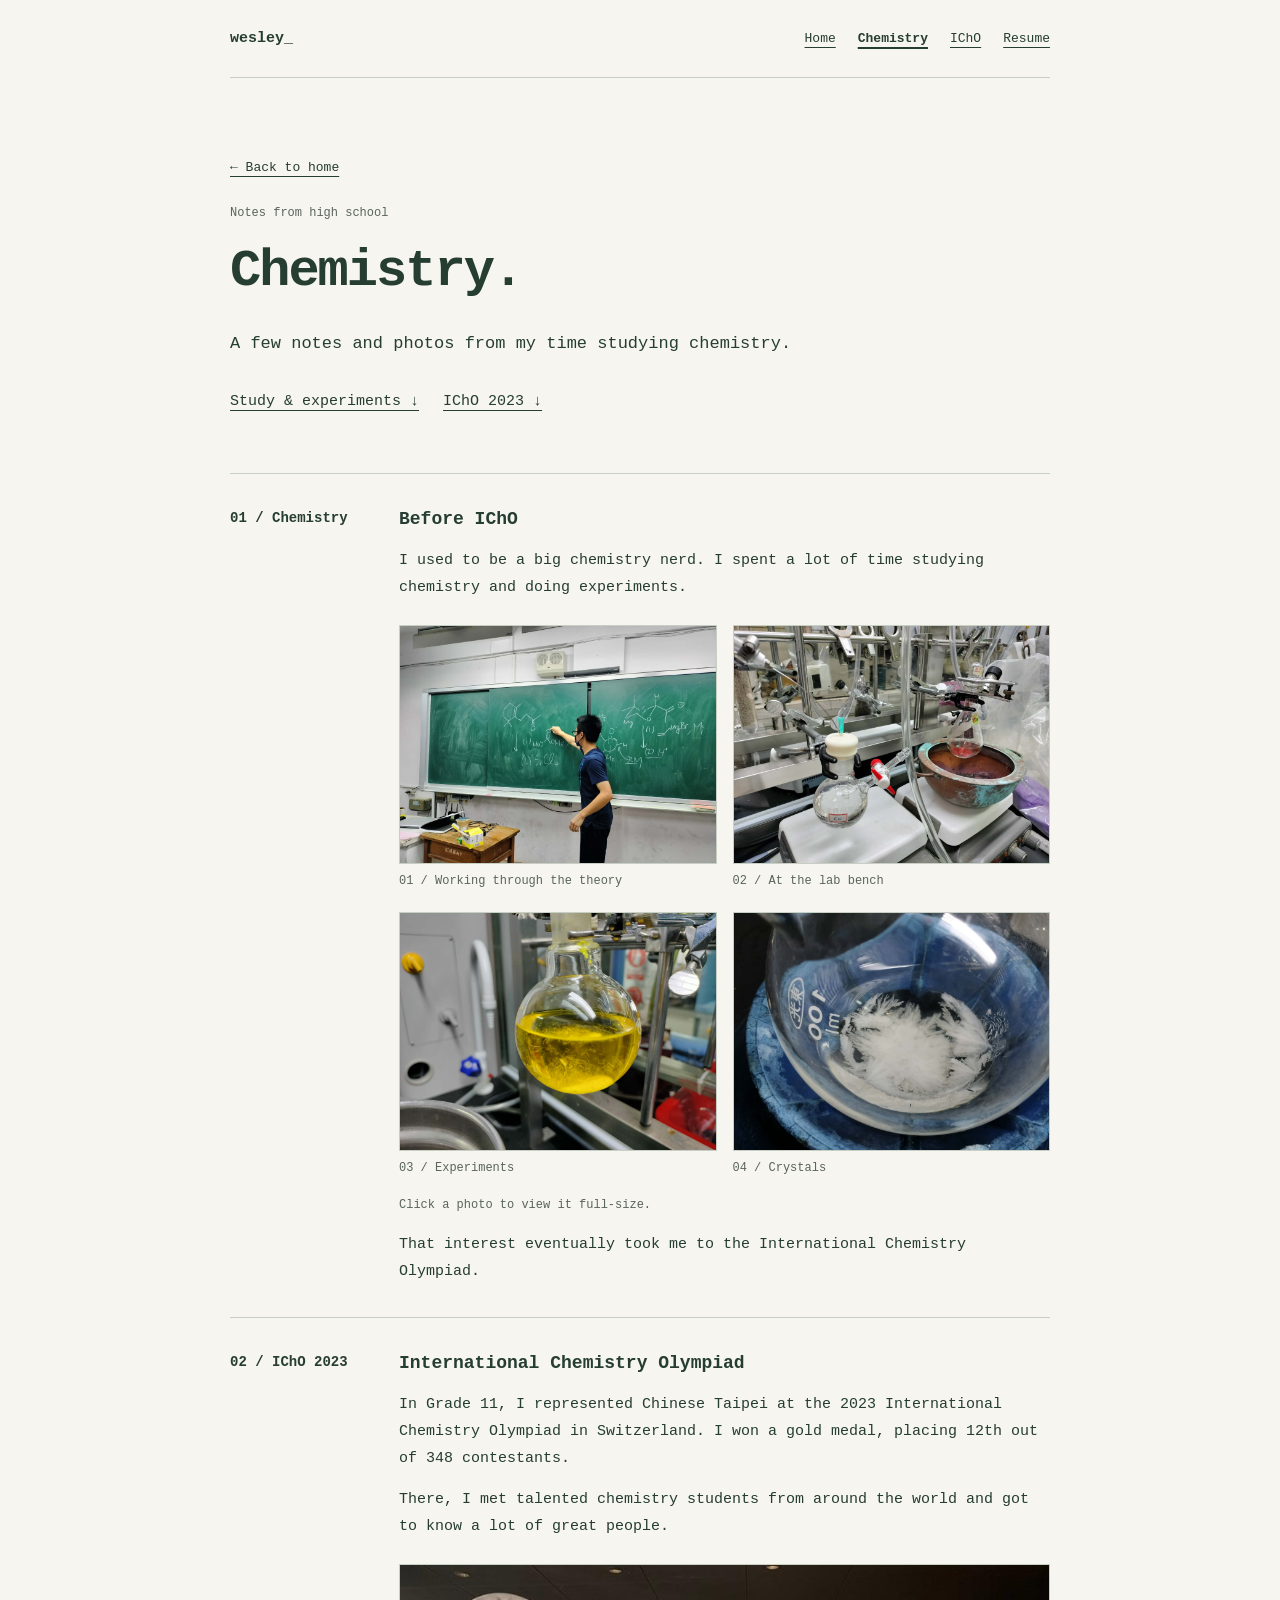
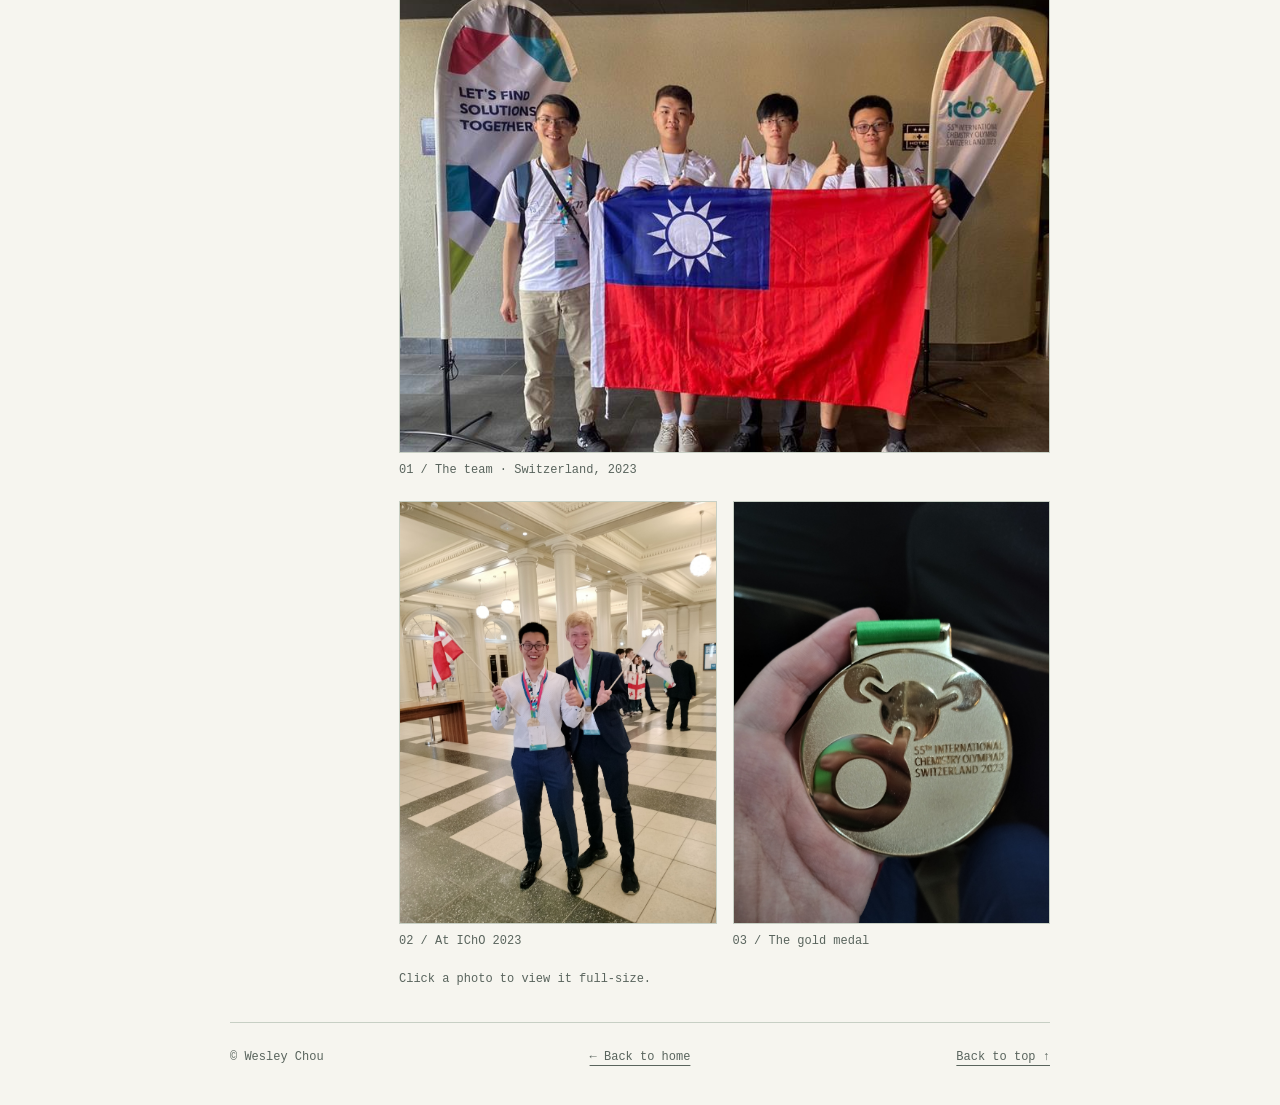
==== chemistry.html @ 5fffadf7 "Move chemistry story into a dedicated page" ====
<!doctype html>
<html lang="en">
<head>
  <meta charset="utf-8">
  <meta name="viewport" content="width=device-width, initial-scale=1">
  <meta name="description" content="Wesley Chou: chemistry study, experiments, and a gold medal at the 2023 International Chemistry Olympiad.">
  <meta name="theme-color" content="#f6f5ef">
  <title>Chemistry | Wesley Chou</title>
  <link rel="stylesheet" href="styles.css">
</head>
<body>
  <a class="skip" href="#main">Skip to content</a>
  <div class="wrap">
    <header>
      <a class="brand" href="./" aria-label="Wesley home">wesley<span aria-hidden="true">_</span></a>
      <nav aria-label="Main navigation">
        <a href="./">Home</a>
        <a href="chemistry.html" aria-current="page">Chemistry</a>
        <a href="#icho">IChO</a>
        <a href="index.html#resume">Resume</a>
      </nav>
    </header>
    <main id="main">
      <section class="hero" aria-labelledby="title">
        <a class="back-link" href="./">← Back to home</a>
        <p class="label">Notes from high school</p>
        <h1 id="title">Chemistry.</h1>
        <p class="intro">A few notes and photos from my time studying chemistry.</p>
        <div class="links"><a href="#chemistry">Study &amp; experiments ↓</a><a href="#icho">IChO 2023 ↓</a></div>
      </section>
      <section id="chemistry" class="section" aria-labelledby="chemistry-title">
        <h2 id="chemistry-title">01 / Chemistry</h2>
        <div>
          <h3>Before IChO</h3>
          <p>I used to be a big chemistry nerd. I spent a lot of time studying chemistry and doing experiments.</p>
          <div class="gallery">
            <figure>
              <a href="images/chemistry/blackboard.png" target="_blank" rel="noopener" aria-label="Open full-size chemistry photo (new tab)"><img src="images/chemistry/blackboard.png" width="2048" height="1536" alt="Working through organic chemistry problems on a classroom blackboard." loading="lazy" decoding="async"></a>
              <figcaption>01 / Working through the theory</figcaption>
            </figure>
            <figure>
              <a href="images/chemistry/lab-setup.png" target="_blank" rel="noopener" aria-label="Open full-size chemistry photo (new tab)"><img src="images/chemistry/lab-setup.png" width="2048" height="1536" alt="Flasks and other glassware set up on a chemistry lab bench." loading="lazy" decoding="async"></a>
              <figcaption>02 / At the lab bench</figcaption>
            </figure>
            <figure>
              <a href="images/chemistry/yellow-flask.png" target="_blank" rel="noopener" aria-label="Open full-size chemistry photo (new tab)"><img src="images/chemistry/yellow-flask.png" width="2048" height="1536" alt="A round-bottom flask containing a yellow mixture in the lab." loading="lazy" decoding="async"></a>
              <figcaption>03 / Experiments</figcaption>
            </figure>
            <figure>
              <a href="images/chemistry/crystals.png" target="_blank" rel="noopener" aria-label="Open full-size chemistry photo (new tab)"><img src="images/chemistry/crystals.png" width="2048" height="1536" alt="White crystals inside a glass flask." loading="lazy" decoding="async"></a>
              <figcaption>04 / Crystals</figcaption>
            </figure>
          </div>
          <p class="photo-note">Click a photo to view it full-size.</p>
          <p>That interest eventually took me to the International Chemistry Olympiad.</p>
        </div>
      </section>
      <section id="icho" class="section" aria-labelledby="icho-title">
        <h2 id="icho-title">02 / IChO 2023</h2>
        <div>
          <h3>International Chemistry Olympiad</h3>
          <p>In Grade 11, I represented Chinese Taipei at the 2023 International Chemistry Olympiad in Switzerland. I won a gold medal, placing 12th out of 348 contestants.</p>
          <p>There, I met talented chemistry students from around the world and got to know a lot of great people.</p>
          <div class="gallery">
            <figure class="team">
              <a href="images/icho-2023/team.png" target="_blank" rel="noopener" aria-label="Open full-size team photo (new tab)"><img src="images/icho-2023/team.png" width="800" height="600" alt="The four-person Chinese Taipei team holding a flag at IChO 2023." loading="lazy" decoding="async"></a>
              <figcaption>01 / The team · Switzerland, 2023</figcaption>
            </figure>
            <figure>
              <a href="images/icho-2023/at-icho.jpg" target="_blank" rel="noopener" aria-label="Open full-size photo from IChO (new tab)"><img src="images/icho-2023/at-icho.jpg" width="3468" height="4624" alt="Two IChO participants posing together with medals and flags." loading="lazy" decoding="async"></a>
              <figcaption>02 / At IChO 2023</figcaption>
            </figure>
            <figure>
              <a href="images/icho-2023/gold-medal.jpg" target="_blank" rel="noopener" aria-label="Open full-size gold medal photo (new tab)"><img src="images/icho-2023/gold-medal.jpg" width="3468" height="4624" alt="Close-up of the gold medal from the 55th International Chemistry Olympiad, Switzerland 2023." loading="lazy" decoding="async"></a>
              <figcaption>03 / The gold medal</figcaption>
            </figure>
          </div>
          <p class="photo-note">Click a photo to view it full-size.</p>
        </div>
      </section>
    </main>
    <footer><span>© Wesley Chou</span><a href="./">← Back to home</a><a href="#main">Back to top ↑</a></footer>
  </div>
</body>
</html>
---- styles.css ----
:root { color-scheme: light; --bg: #f6f5ef; --ink: #263d32; --muted: #59645d; --line: #c7cfc4; }
    * { box-sizing: border-box; }
    html { scroll-behavior: smooth; }
    body { margin: 0; background: var(--bg); color: var(--ink); font: 15px/1.8 ui-monospace, "Cascadia Code", "SFMono-Regular", Consolas, "Liberation Mono", monospace; }
    .wrap { width: min(820px, calc(100% - 48px)); margin: auto; }
    a { color: inherit; text-underline-offset: 5px; text-decoration-thickness: 1px; }
    a:hover { text-decoration-thickness: 2px; }
    a:focus-visible { outline: 2px solid var(--ink); outline-offset: 5px; }
    header { display: flex; justify-content: space-between; align-items: center; gap: 24px; border-bottom: 1px solid var(--line); padding: 25px 0; }
    .brand { font-weight: 700; text-decoration: none; }
    nav { display: flex; flex-wrap: wrap; gap: 10px 22px; font-size: 13px; }
    .hero { padding: 76px 0 58px; }
    .label { color: var(--muted); font-size: 12px; margin: 0 0 16px; }
    h1 { font-size: clamp(34px, 6vw, 52px); line-height: 1.2; letter-spacing: -2px; margin: 0 0 26px; font-weight: 650; }
    .intro { font-size: 17px; max-width: 680px; margin: 0 0 16px; }
    .muted { color: var(--muted); }
    .links { display: flex; flex-wrap: wrap; gap: 14px 24px; margin-top: 28px; }
    section { scroll-margin-top: 24px; }
    .section { border-top: 1px solid var(--line); padding: 32px 0; display: grid; grid-template-columns: 145px minmax(0, 1fr); gap: 24px; }
    h2 { font-size: 14px; margin: 0; font-weight: 700; }
    p { margin: 0 0 14px; }
    p:last-child { margin-bottom: 0; }
    dl { margin: 0; }
    dt { font-size: 12px; color: var(--muted); margin-top: 18px; }
    dt:first-child { margin-top: 0; }
    dd { margin: 3px 0 0; }
    .resume-actions { display: flex; flex-wrap: wrap; gap: 12px; margin-top: 18px; }
    .button { display: inline-block; padding: 8px 14px; border: 1px solid var(--ink); text-decoration: none; font-size: 13px; }
    .button.primary { color: var(--bg); background: var(--ink); }
    .button:hover { outline: 1px solid var(--ink); outline-offset: 2px; }
    h3 { font-size: 18px; line-height: 1.5; margin: 0 0 14px; }
    .gallery { display: grid; grid-template-columns: repeat(2, minmax(0, 1fr)); gap: 20px 16px; margin-top: 24px; }
    .gallery figure { margin: 0; min-width: 0; }
    .gallery .team { grid-column: 1 / -1; }
    .gallery a { display: block; }
    .gallery img { display: block; width: 100%; height: auto; border: 1px solid var(--line); }
    .gallery figcaption { font-size: 12px; color: var(--muted); margin-top: 7px; }
    .photo-note { font-size: 12px; color: var(--muted); margin-top: 16px; }
    footer { display: flex; justify-content: space-between; flex-wrap: wrap; gap: 12px; padding: 24px 0 36px; border-top: 1px solid var(--line); color: var(--muted); font-size: 12px; }
    .skip { position: absolute; left: 12px; top: -100px; background: var(--bg); padding: 10px; z-index: 1; }
    .skip:focus { top: 8px; }
    @media (max-width: 560px) {
      .wrap { width: calc(100% - 36px); }
      header { align-items: flex-start; gap: 16px; }
      nav { justify-content: flex-end; gap: 8px 16px; }
      .hero { padding: 52px 0 40px; }
      .section { grid-template-columns: 1fr; gap: 18px; padding: 28px 0; }
      .intro { font-size: 16px; }
      .email { overflow-wrap: anywhere; }
    }
    @media (max-width: 380px) { .gallery { grid-template-columns: 1fr; } }
    @media (prefers-reduced-motion: reduce) { html { scroll-behavior: auto; } }

    .topic-link { display: block; border: 1px solid var(--line); padding: 20px; text-decoration: none; }
    .topic-link:hover { border-color: var(--ink); }
    .topic-title { display: flex; justify-content: space-between; gap: 20px; font-size: 18px; font-weight: 700; }
    .topic-description { display: block; color: var(--muted); margin-top: 8px; font-size: 13px; }
    .back-link { display: inline-block; margin-bottom: 24px; font-size: 13px; }
    nav a[aria-current="page"] { font-weight: 700; text-decoration-thickness: 2px; }
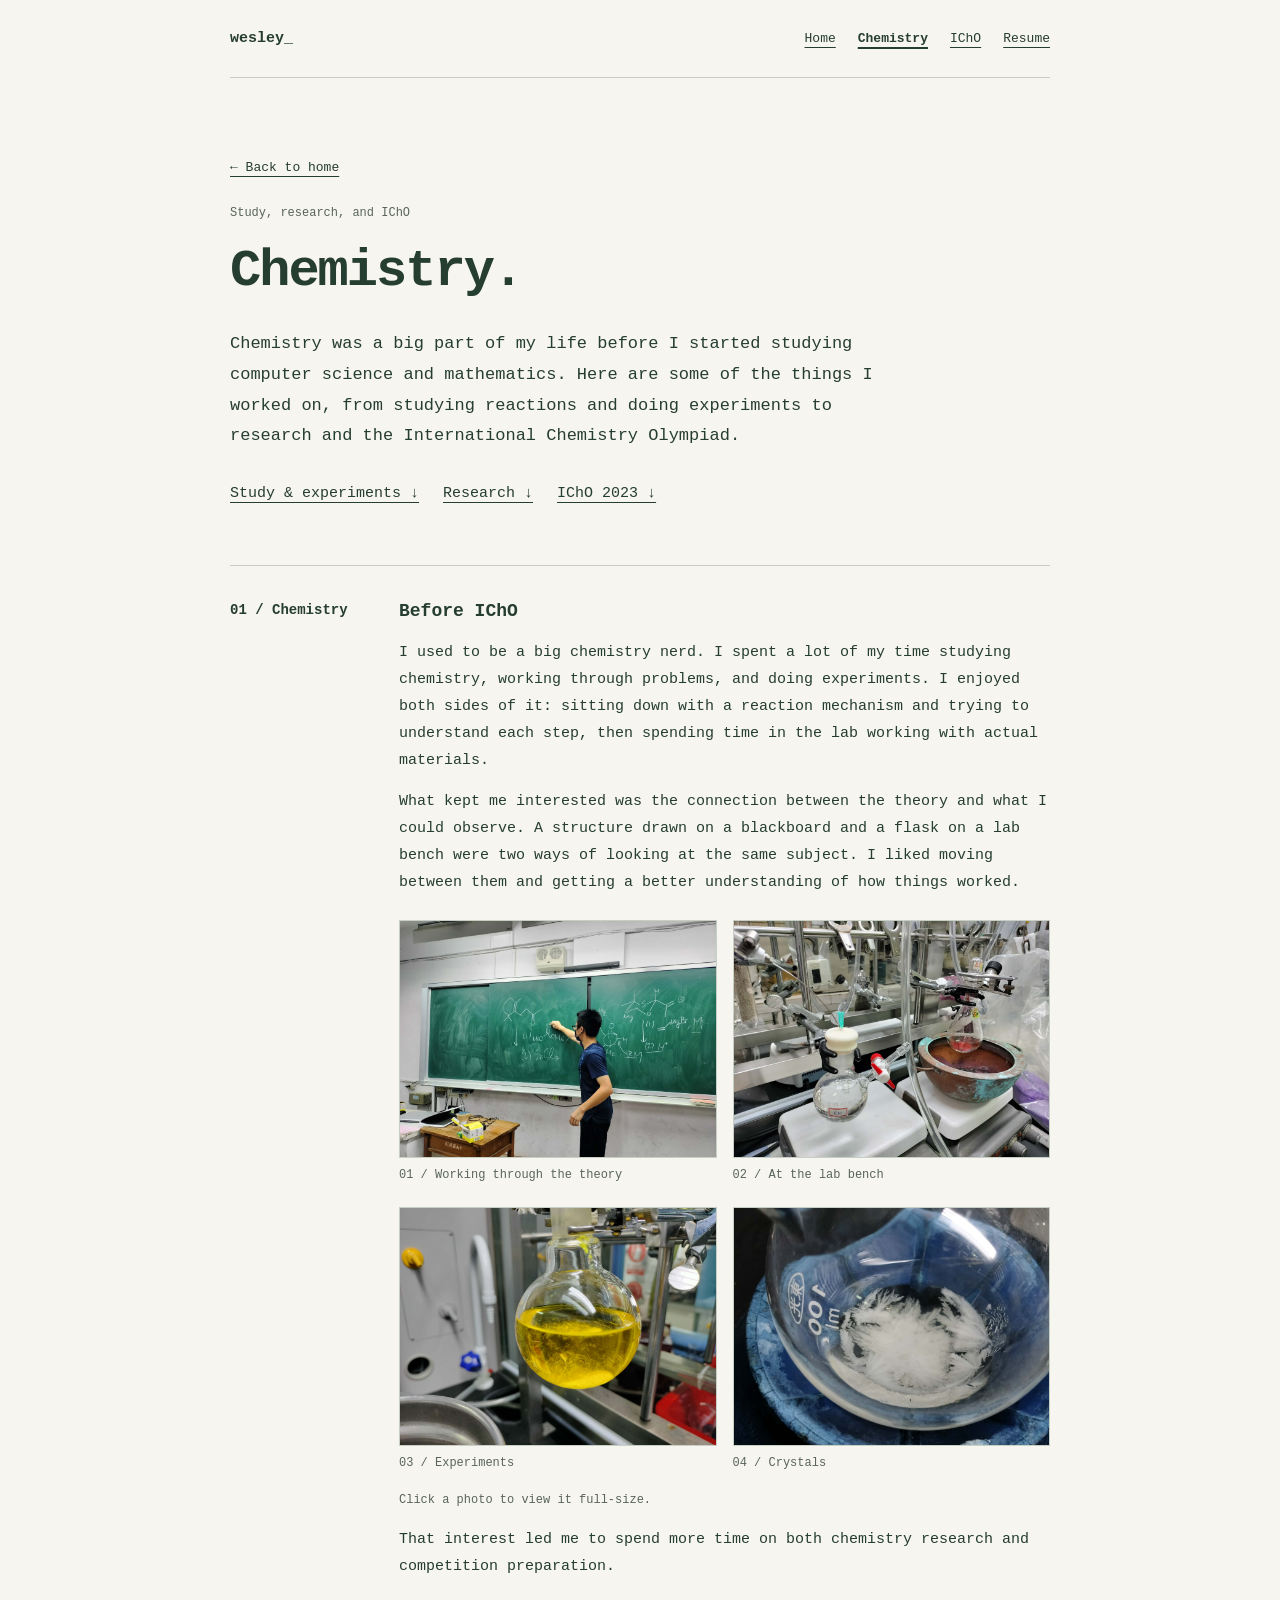
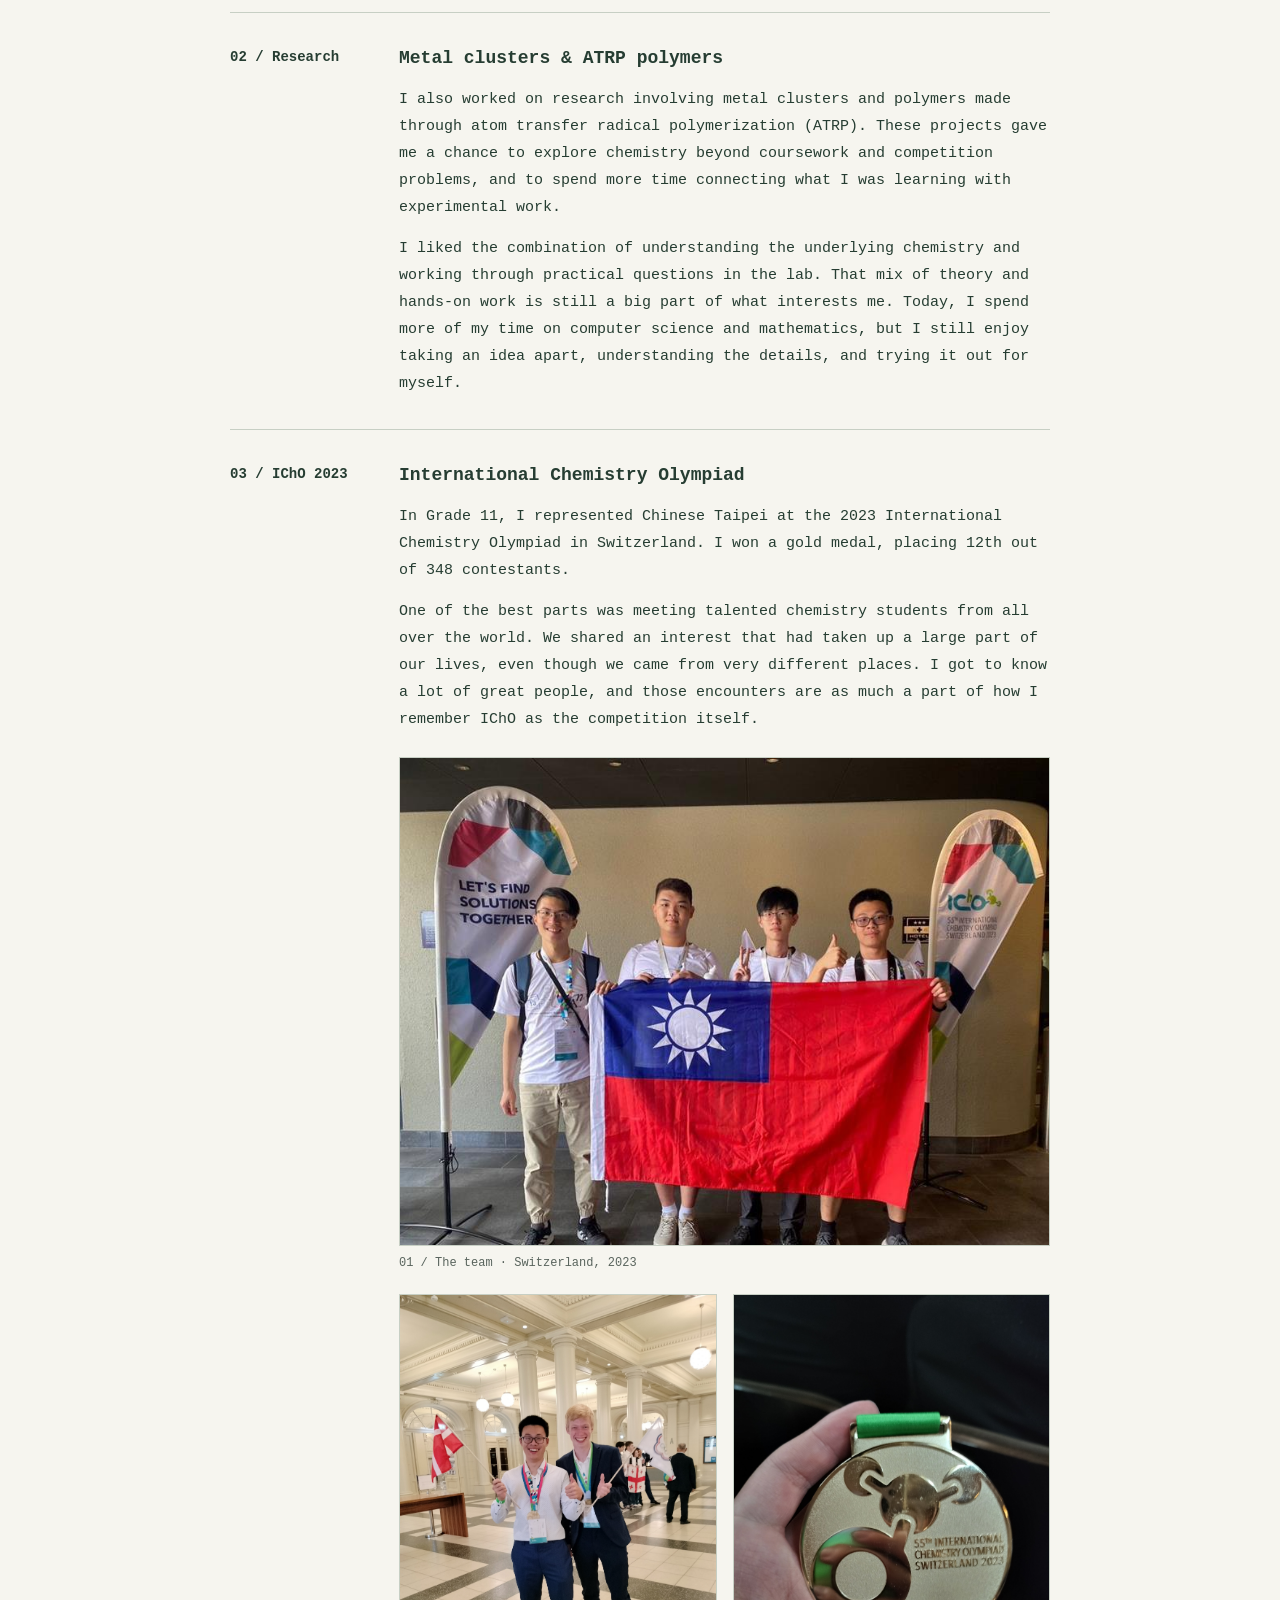
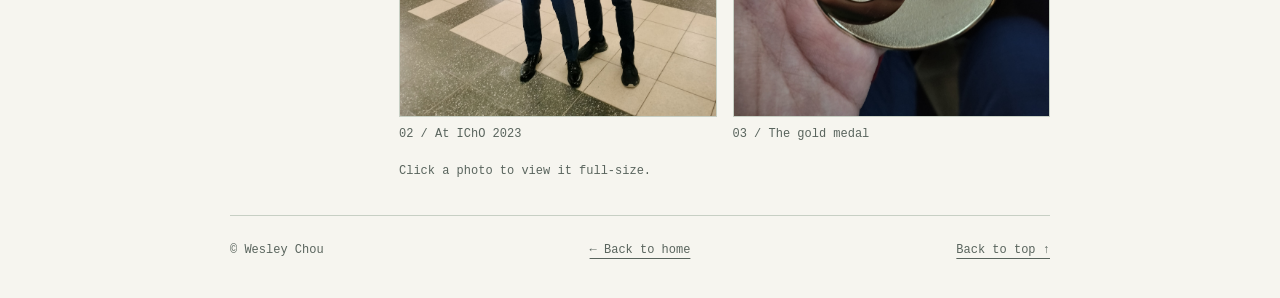
==== commit 272c83b4: "Expand chemistry story and add metal cluster and ATRP research" ====
--- a/chemistry.html
+++ b/chemistry.html
@@ -3,7 +3,7 @@
 <head>
   <meta charset="utf-8">
   <meta name="viewport" content="width=device-width, initial-scale=1">
-  <meta name="description" content="Wesley Chou: chemistry study, experiments, and a gold medal at the 2023 International Chemistry Olympiad.">
+  <meta name="description" content="Wesley Chou: chemistry study and experiments, research on metal clusters and ATRP polymers, and the 2023 International Chemistry Olympiad.">
   <meta name="theme-color" content="#f6f5ef">
   <title>Chemistry | Wesley Chou</title>
   <link rel="stylesheet" href="styles.css">
@@ -23,16 +23,17 @@
     <main id="main">
       <section class="hero" aria-labelledby="title">
         <a class="back-link" href="./">← Back to home</a>
-        <p class="label">Notes from high school</p>
+        <p class="label">Study, research, and IChO</p>
         <h1 id="title">Chemistry.</h1>
-        <p class="intro">A few notes and photos from my time studying chemistry.</p>
-        <div class="links"><a href="#chemistry">Study &amp; experiments ↓</a><a href="#icho">IChO 2023 ↓</a></div>
+        <p class="intro">Chemistry was a big part of my life before I started studying computer science and mathematics. Here are some of the things I worked on, from studying reactions and doing experiments to research and the International Chemistry Olympiad.</p>
+        <div class="links"><a href="#chemistry">Study &amp; experiments ↓</a><a href="#research">Research ↓</a><a href="#icho">IChO 2023 ↓</a></div>
       </section>
       <section id="chemistry" class="section" aria-labelledby="chemistry-title">
         <h2 id="chemistry-title">01 / Chemistry</h2>
         <div>
           <h3>Before IChO</h3>
-          <p>I used to be a big chemistry nerd. I spent a lot of time studying chemistry and doing experiments.</p>
+          <p>I used to be a big chemistry nerd. I spent a lot of my time studying chemistry, working through problems, and doing experiments. I enjoyed both sides of it: sitting down with a reaction mechanism and trying to understand each step, then spending time in the lab working with actual materials.</p>
+          <p>What kept me interested was the connection between the theory and what I could observe. A structure drawn on a blackboard and a flask on a lab bench were two ways of looking at the same subject. I liked moving between them and getting a better understanding of how things worked.</p>
           <div class="gallery">
             <figure>
               <a href="images/chemistry/blackboard.png" target="_blank" rel="noopener" aria-label="Open full-size chemistry photo (new tab)"><img src="images/chemistry/blackboard.png" width="2048" height="1536" alt="Working through organic chemistry problems on a classroom blackboard." loading="lazy" decoding="async"></a>
@@ -52,15 +53,23 @@
             </figure>
           </div>
           <p class="photo-note">Click a photo to view it full-size.</p>
-          <p>That interest eventually took me to the International Chemistry Olympiad.</p>
+          <p>That interest led me to spend more time on both chemistry research and competition preparation.</p>
+        </div>
+      </section>
+      <section id="research" class="section" aria-labelledby="research-title">
+        <h2 id="research-title">02 / Research</h2>
+        <div>
+          <h3>Metal clusters &amp; ATRP polymers</h3>
+          <p>I also worked on research involving metal clusters and polymers made through atom transfer radical polymerization (ATRP). These projects gave me a chance to explore chemistry beyond coursework and competition problems, and to spend more time connecting what I was learning with experimental work.</p>
+          <p>I liked the combination of understanding the underlying chemistry and working through practical questions in the lab. That mix of theory and hands-on work is still a big part of what interests me. Today, I spend more of my time on computer science and mathematics, but I still enjoy taking an idea apart, understanding the details, and trying it out for myself.</p>
         </div>
       </section>
       <section id="icho" class="section" aria-labelledby="icho-title">
-        <h2 id="icho-title">02 / IChO 2023</h2>
+        <h2 id="icho-title">03 / IChO 2023</h2>
         <div>
           <h3>International Chemistry Olympiad</h3>
           <p>In Grade 11, I represented Chinese Taipei at the 2023 International Chemistry Olympiad in Switzerland. I won a gold medal, placing 12th out of 348 contestants.</p>
-          <p>There, I met talented chemistry students from around the world and got to know a lot of great people.</p>
+          <p>One of the best parts was meeting talented chemistry students from all over the world. We shared an interest that had taken up a large part of our lives, even though we came from very different places. I got to know a lot of great people, and those encounters are as much a part of how I remember IChO as the competition itself.</p>
           <div class="gallery">
             <figure class="team">
               <a href="images/icho-2023/team.png" target="_blank" rel="noopener" aria-label="Open full-size team photo (new tab)"><img src="images/icho-2023/team.png" width="800" height="600" alt="The four-person Chinese Taipei team holding a flag at IChO 2023." loading="lazy" decoding="async"></a>
